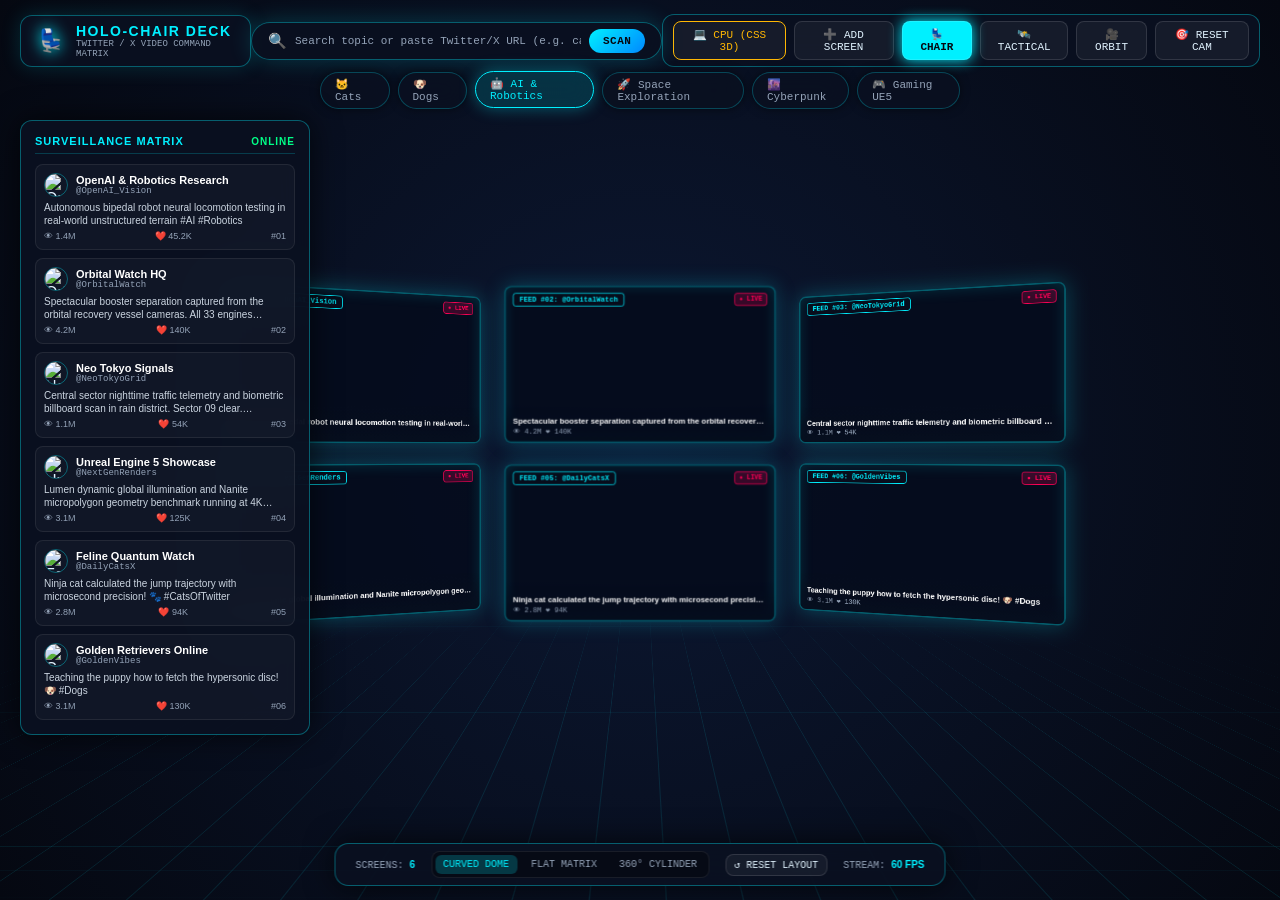
==== static/index.html @ bea70aa3 "Initial commit: ManInTheChair 3D Holographic Twitter Video Matrix" ====
<!DOCTYPE html>
<html lang="en">
<head>
    <meta charset="UTF-8">
    <meta name="viewport" content="width=device-width, initial-scale=1.0">
    <title>Man in the Chair – 3D Holographic Twitter Video Command Deck</title>
    <link rel="stylesheet" href="/static/style.css">
    <script src="/static/three.min.js"></script>
    <script src="/static/OrbitControls.js"></script>
</head>
<body>

    <!-- 3D Three.js WebGL Canvas (GPU Mode) -->
    <canvas id="webgl-canvas"></canvas>

    <!-- 3D CSS Holographic Viewport (CPU / Software Mode) -->
    <div id="css3d-viewport">
        <div class="floor-grid"></div>
        <div id="screens-cluster"></div>
    </div>

    <!-- Top Command HUD -->
    <div class="top-hud">
        <div class="brand-section">
            <div class="brand-icon">💺</div>
            <div>
                <div class="brand-title">Holo-Chair Deck</div>
                <div class="brand-sub">TWITTER / X VIDEO COMMAND MATRIX</div>
            </div>
        </div>

        <!-- Topic Search Bar -->
        <form class="search-container" id="search-form">
            <span class="search-icon">🔍</span>
            <input type="text" id="search-input" placeholder="Search topic or paste Twitter/X URL (e.g. cat, dog, space, #ai)..." autocomplete="off" />
            <button type="submit" class="search-btn" id="search-btn">SCAN</button>
        </form>

        <!-- System Controls -->
        <div class="system-controls">
            <button class="hud-btn render-toggle" id="btn-render-mode" title="Toggle GPU WebGL / CPU Software Mode">💻 CPU (CSS 3D)</button>
            <button class="hud-btn" id="btn-add-screen" title="Add More Hologram Screens">➕ ADD SCREEN</button>
            <button class="hud-btn cam-btn active" data-cam="chair" title="First-Person Chair View">💺 CHAIR</button>
            <button class="hud-btn cam-btn" data-cam="tactical" title="Tactical Overview">🛰️ TACTICAL</button>
            <button class="hud-btn cam-btn" data-cam="orbit" title="Cinematic Orbit">🎥 ORBIT</button>
            <button class="hud-btn" id="btn-reset-cam" title="Reset Camera POV">🎯 RESET CAM</button>
        </div>
    </div>

    <!-- Trending Topic Filter Bar -->
    <div class="trending-bar">
        <div class="trend-pill" data-topic="cat">🐱 Cats</div>
        <div class="trend-pill" data-topic="dog">🐶 Dogs</div>
        <div class="trend-pill active" data-topic="AI & Robotics">🤖 AI & Robotics</div>
        <div class="trend-pill" data-topic="Space">🚀 Space Exploration</div>
        <div class="trend-pill" data-topic="Cyberpunk">🌆 Cyberpunk</div>
        <div class="trend-pill" data-topic="Gaming">🎮 Gaming UE5</div>
    </div>

    <!-- Left Telemetry Panel: Captured Feeds -->
    <div class="left-feed-panel">
        <div class="panel-header">
            <span>SURVEILLANCE MATRIX</span>
            <span style="font-size:10px; color:var(--neon-green);">ONLINE</span>
        </div>
        <div class="feed-list" id="feed-list"></div>
    </div>

    <!-- Right Focus & Adjuster Telemetry Panel -->
    <div class="right-focus-panel" id="focus-panel">
        <div class="panel-header">
            <span id="focus-screen-num">SCREEN #01</span>
            <button class="focus-close-btn" id="close-focus-btn">✕</button>
        </div>

        <div class="feed-header">
            <img class="feed-avatar" id="focus-avatar" src="" alt="Avatar" />
            <div>
                <div class="feed-author" id="focus-author">-</div>
                <div class="feed-handle" id="focus-handle">-</div>
            </div>
        </div>

        <div class="feed-snippet" id="focus-text">-</div>

        <div class="audio-visualizer-box">
            <div class="eq-bar"></div><div class="eq-bar"></div><div class="eq-bar"></div>
            <div class="eq-bar"></div><div class="eq-bar"></div><div class="eq-bar"></div>
            <div class="eq-bar"></div><div class="eq-bar"></div><div class="eq-bar"></div>
            <div class="eq-bar"></div><div class="eq-bar"></div><div class="eq-bar"></div>
        </div>

        <div class="feed-meta">
            <span>Views: <strong id="focus-views" style="color:var(--neon-cyan);">-</strong></span>
            <span>Likes: <strong id="focus-likes" style="color:var(--neon-pink);">-</strong></span>
        </div>

        <!-- 3D Screen Spatial Adjuster Controls -->
        <div class="adjuster-section">
            <div class="adjuster-header">
                <span>⚙ SPATIAL CALIBRATION</span>
            </div>

            <div class="control-slider-group">
                <span>SCALE:</span>
                <input type="range" id="slider-scale" min="0.5" max="2.0" step="0.05" value="1.0" />
            </div>
            <div class="control-slider-group">
                <span>OFFSET X:</span>
                <input type="range" id="slider-pos-x" min="-600" max="600" step="10" value="0" />
            </div>
            <div class="control-slider-group">
                <span>OFFSET Y:</span>
                <input type="range" id="slider-pos-y" min="-400" max="400" step="10" value="0" />
            </div>
            <div class="control-slider-group">
                <span>DEPTH Z:</span>
                <input type="range" id="slider-pos-z" min="-400" max="400" step="10" value="0" />
            </div>
            <div class="control-slider-group">
                <span>ANGLE Y:</span>
                <input type="range" id="slider-rot-y" min="-60" max="60" step="2" value="0" />
            </div>

            <div class="action-row">
                <button class="action-btn" id="btn-save-layout" title="Save Custom Spatial Layout">💾 SAVE LAYOUT</button>
                <button class="action-btn" id="btn-load-layout" title="Load Saved Layout">↺ LOAD</button>
                <button class="action-btn danger" id="btn-remove-screen" title="Remove This Screen">🗑 REMOVE</button>
            </div>
        </div>
    </div>

    <!-- Bottom Cockpit Status Deck -->
    <div class="bottom-cockpit-hud">
        <div class="cockpit-stat">SCREENS: <span id="stat-active-screens">0</span></div>
        
        <div class="layout-picker">
            <button class="layout-btn active" data-layout="curved_dome">CURVED DOME</button>
            <button class="layout-btn" data-layout="flat_matrix">FLAT MATRIX</button>
            <button class="layout-btn" data-layout="cylinder_ring">360° CYLINDER</button>
        </div>

        <button class="hud-btn" id="btn-reset-layout" style="padding:4px 8px; font-size:10px;">↺ RESET LAYOUT</button>
        <div class="cockpit-stat">STREAM: <span>60 FPS</span></div>
    </div>

    <!-- Modal for Adding Screen -->
    <div class="modal-backdrop" id="add-screen-modal">
        <div class="modal-card">
            <div style="font-size:14px; font-weight:700; color:var(--neon-cyan); letter-spacing:1px;">➕ DEPLOY NEW HOLOGRAM SCREEN</div>
            <div style="font-size:11px; color:var(--text-muted);">Enter a topic, hashtag, or paste a direct Twitter/X post URL:</div>
            <input type="text" id="modal-screen-topic" placeholder="e.g. Starship, NeuralNet, F1, https://x.com/..." />
            <div style="display:flex; gap:10px;">
                <button class="action-btn" id="modal-add-btn" style="background:var(--neon-cyan); color:#050811; font-weight:700; flex:2;">DEPLOY SCREEN</button>
                <button class="action-btn" id="modal-cancel-btn" style="flex:1;">CANCEL</button>
            </div>
        </div>
    </div>

    <!-- Toast Banner -->
    <div class="holo-toast" id="holo-toast">Holographic Array Online</div>

    <script src="/static/holo_viewport.js"></script>
    <script src="/static/app.js"></script>
</body>
</html>
---- static/style.css ----
:root {
  --neon-cyan: #00f0ff;
  --neon-amber: #ffb703;
  --neon-pink: #ff007f;
  --neon-green: #00ff88;
  --neon-purple: #9d4edd;
  --bg-deep: #050811;
  --bg-panel: rgba(10, 16, 32, 0.94);
  --border-cyan: rgba(0, 240, 255, 0.35);
  --border-glow: rgba(0, 240, 255, 0.6);
  --text-main: #e0f2fe;
  --text-muted: #94a3b8;
  --font-mono: 'SF Mono', 'Courier New', Courier, monospace;
}

* {
  box-sizing: border-box;
  margin: 0;
  padding: 0;
  user-select: none;
  font-family: -apple-system, BlinkMacSystemFont, 'Segoe UI', Roboto, sans-serif;
}

body {
  background: radial-gradient(circle at 50% 50%, #0c1833 0%, #050811 100%);
  color: var(--text-main);
  height: 100vh;
  overflow: hidden;
  position: relative;
  perspective: 1200px;
}

/* Three.js Canvas (Used in GPU Mode) */
#webgl-canvas {
  position: absolute;
  top: 0; left: 0; width: 100%; height: 100%;
  display: none;
  z-index: 1;
}

/* CSS 3D Viewport (Used in CPU / Software Mode) */
#css3d-viewport {
  position: absolute;
  top: 0; left: 0; width: 100%; height: 100%;
  display: flex;
  justify-content: center;
  align-items: center;
  transform-style: preserve-3d;
  z-index: 10;
  transition: transform 0.2s cubic-bezier(0.16, 1, 0.3, 1);
  pointer-events: auto;
}

/* Holographic Floor Grid */
.floor-grid {
  position: absolute;
  width: 2600px;
  height: 2600px;
  background-image: 
    linear-gradient(rgba(0, 240, 255, 0.15) 1px, transparent 1px),
    linear-gradient(90deg, rgba(0, 240, 255, 0.15) 1px, transparent 1px);
  background-size: 60px 60px;
  transform: rotateX(90deg) translateZ(-350px);
  opacity: 0.7;
  pointer-events: none;
  mask-image: radial-gradient(circle at center, black 30%, transparent 75%);
  -webkit-mask-image: radial-gradient(circle at center, black 30%, transparent 75%);
}

#screens-cluster {
  position: relative;
  width: 0; height: 0;
  transform-style: preserve-3d;
}

/* Individual 3D Floating Video Hologram Screen (CSS 3D) */
.holo-screen-3d {
  position: absolute;
  width: 380px;
  height: 220px;
  left: -190px;
  top: -110px;
  transform-style: preserve-3d;
  background: rgba(5, 12, 28, 0.9);
  border: 2px solid var(--border-cyan);
  border-radius: 10px;
  box-shadow: 0 0 30px rgba(0, 240, 255, 0.25), inset 0 0 20px rgba(0, 240, 255, 0.15);
  cursor: pointer;
  transition: transform 0.4s cubic-bezier(0.16, 1, 0.3, 1), box-shadow 0.3s ease, border-color 0.3s ease;
  overflow: hidden;
}

.holo-screen-3d:hover {
  border-color: var(--neon-cyan);
  box-shadow: 0 0 45px rgba(0, 240, 255, 0.55), inset 0 0 30px rgba(0, 240, 255, 0.3);
}

.holo-screen-3d.focused {
  border-color: var(--neon-green) !important;
  box-shadow: 0 0 60px rgba(0, 255, 136, 0.6), inset 0 0 30px rgba(0, 255, 136, 0.3) !important;
}

.screen-video-el {
  width: 100%;
  height: 100%;
  object-fit: cover;
  display: block;
}

.screen-tag-badge {
  position: absolute;
  top: 8px;
  left: 10px;
  background: rgba(8, 14, 28, 0.85);
  border: 1px solid var(--neon-cyan);
  color: var(--neon-cyan);
  font-size: 10px;
  font-family: var(--font-mono);
  font-weight: 700;
  padding: 3px 8px;
  border-radius: 4px;
  pointer-events: none;
  z-index: 5;
}

.screen-live-badge {
  position: absolute;
  top: 8px;
  right: 10px;
  background: rgba(255, 0, 85, 0.2);
  border: 1px solid #ff0055;
  color: #ff0055;
  font-size: 9px;
  font-family: var(--font-mono);
  font-weight: 700;
  padding: 3px 6px;
  border-radius: 4px;
  pointer-events: none;
  z-index: 5;
}

.screen-caption-bar {
  position: absolute;
  bottom: 0; left: 0; right: 0;
  background: linear-gradient(to top, rgba(5, 12, 28, 0.95), transparent);
  padding: 20px 10px 8px 10px;
  pointer-events: none;
  z-index: 5;
}

.screen-caption-title {
  font-size: 11px;
  font-weight: 600;
  color: white;
  white-space: nowrap;
  overflow: hidden;
  text-overflow: ellipsis;
}

.screen-caption-meta {
  font-size: 10px;
  color: var(--text-muted);
  font-family: var(--font-mono);
  margin-top: 2px;
}

/* Top Command Bar */
.top-hud {
  position: absolute;
  top: 14px; left: 20px; right: 20px;
  display: flex;
  justify-content: space-between;
  align-items: center;
  z-index: 1000;
  pointer-events: auto;
}

.brand-section {
  display: flex;
  align-items: center;
  gap: 12px;
  background: var(--bg-panel);
  backdrop-filter: blur(16px);
  border: 1px solid var(--border-cyan);
  border-radius: 12px;
  padding: 7px 16px;
  box-shadow: 0 0 20px rgba(0, 240, 255, 0.15);
}

.brand-icon {
  font-size: 22px;
  filter: drop-shadow(0 0 8px var(--neon-cyan));
}

.brand-title {
  font-size: 14px;
  font-weight: 800;
  letter-spacing: 1.5px;
  text-transform: uppercase;
  color: var(--neon-cyan);
}

.brand-sub {
  font-size: 9px;
  color: var(--text-muted);
  font-family: var(--font-mono);
}

/* Search Container */
.search-container {
  display: flex;
  align-items: center;
  gap: 8px;
  background: var(--bg-panel);
  backdrop-filter: blur(16px);
  border: 1px solid var(--border-cyan);
  border-radius: 30px;
  padding: 6px 16px;
  width: 440px;
  box-shadow: 0 0 25px rgba(0, 240, 255, 0.2);
  transition: all 0.3s ease;
  z-index: 1000;
}

.search-container:focus-within {
  border-color: var(--neon-cyan);
  box-shadow: 0 0 35px rgba(0, 240, 255, 0.45);
}

.search-icon {
  color: var(--neon-cyan);
  font-size: 15px;
}

#search-input {
  flex: 1;
  background: transparent;
  border: none;
  color: white;
  font-size: 13px;
  outline: none;
  font-family: var(--font-mono);
  user-select: text;
  -webkit-user-select: text;
}

#search-input::placeholder {
  color: var(--text-muted);
  font-size: 11px;
}

.search-btn {
  background: linear-gradient(135deg, #00f0ff 0%, #0088ff 100%);
  border: none;
  color: #050811;
  font-weight: 800;
  font-size: 11px;
  padding: 6px 14px;
  border-radius: 20px;
  cursor: pointer;
  letter-spacing: 0.5px;
  font-family: var(--font-mono);
}

/* System Controls */
.system-controls {
  display: flex;
  gap: 8px;
  background: var(--bg-panel);
  backdrop-filter: blur(16px);
  border: 1px solid var(--border-cyan);
  border-radius: 12px;
  padding: 6px 10px;
}

.hud-btn {
  background: rgba(255, 255, 255, 0.05);
  border: 1px solid rgba(255, 255, 255, 0.12);
  color: var(--text-main);
  padding: 6px 10px;
  border-radius: 8px;
  font-size: 11px;
  font-family: var(--font-mono);
  display: flex;
  align-items: center;
  gap: 5px;
  cursor: pointer;
  transition: all 0.2s;
}

.hud-btn:hover {
  background: rgba(0, 240, 255, 0.2);
  border-color: var(--neon-cyan);
  color: var(--neon-cyan);
  box-shadow: 0 0 12px rgba(0, 240, 255, 0.3);
}

.hud-btn.active {
  background: var(--neon-cyan);
  color: #050811;
  font-weight: 800;
  box-shadow: 0 0 14px var(--neon-cyan);
}

.hud-btn.render-toggle {
  border-color: var(--neon-amber);
  color: var(--neon-amber);
}

/* Trending Filter Pills */
.trending-bar {
  position: absolute;
  top: 72px;
  left: 50%;
  transform: translateX(-50%);
  display: flex;
  gap: 8px;
  z-index: 1000;
}

.trend-pill {
  background: var(--bg-panel);
  backdrop-filter: blur(12px);
  border: 1px solid rgba(0, 240, 255, 0.25);
  border-radius: 20px;
  padding: 5px 14px;
  font-size: 11px;
  font-family: var(--font-mono);
  color: var(--text-muted);
  cursor: pointer;
  transition: all 0.2s;
  box-shadow: 0 0 10px rgba(0, 0, 0, 0.5);
}

.trend-pill:hover, .trend-pill.active {
  border-color: var(--neon-cyan);
  color: var(--neon-cyan);
  background: rgba(0, 240, 255, 0.15);
  box-shadow: 0 0 16px rgba(0, 240, 255, 0.35);
  transform: translateY(-1px);
}

/* Left Telemetry Feed HUD */
.left-feed-panel {
  position: absolute;
  top: 120px;
  left: 20px;
  width: 290px;
  max-height: calc(100vh - 190px);
  background: var(--bg-panel);
  backdrop-filter: blur(16px);
  border: 1px solid var(--border-cyan);
  border-radius: 12px;
  padding: 14px;
  display: flex;
  flex-direction: column;
  gap: 10px;
  z-index: 1000;
  box-shadow: 0 0 30px rgba(0, 0, 0, 0.7);
  overflow-y: auto;
}

.panel-header {
  font-size: 11px;
  font-weight: 700;
  letter-spacing: 1px;
  text-transform: uppercase;
  color: var(--neon-cyan);
  display: flex;
  align-items: center;
  justify-content: space-between;
  border-bottom: 1px solid rgba(0, 240, 255, 0.2);
  padding-bottom: 6px;
}

.feed-list {
  display: flex;
  flex-direction: column;
  gap: 8px;
}

.feed-card {
  background: rgba(255, 255, 255, 0.03);
  border: 1px solid rgba(255, 255, 255, 0.08);
  border-radius: 8px;
  padding: 8px;
  cursor: pointer;
  transition: all 0.2s;
}

.feed-card:hover, .feed-card.active {
  background: rgba(0, 240, 255, 0.12);
  border-color: var(--neon-cyan);
  transform: translateX(4px);
  box-shadow: 0 0 14px rgba(0, 240, 255, 0.3);
}

.feed-header {
  display: flex;
  align-items: center;
  gap: 8px;
  margin-bottom: 4px;
}

.feed-avatar {
  width: 24px;
  height: 24px;
  border-radius: 50%;
  border: 1px solid var(--border-cyan);
  object-fit: cover;
}

.feed-author {
  font-size: 11px;
  font-weight: 600;
  color: white;
  white-space: nowrap;
  overflow: hidden;
  text-overflow: ellipsis;
}

.feed-handle {
  font-size: 9px;
  color: var(--text-muted);
  font-family: var(--font-mono);
}

.feed-snippet {
  font-size: 10px;
  color: #cbd5e1;
  line-height: 1.3;
  margin-bottom: 4px;
  display: -webkit-box;
  -webkit-line-clamp: 2;
  -webkit-box-orient: vertical;
  overflow: hidden;
}

.feed-meta {
  display: flex;
  justify-content: space-between;
  font-size: 9px;
  color: var(--text-muted);
  font-family: var(--font-mono);
}

/* Right Focus & Screen Adjuster Telemetry Panel */
.right-focus-panel {
  position: absolute;
  top: 120px;
  right: 20px;
  width: 310px;
  background: var(--bg-panel);
  backdrop-filter: blur(16px);
  border: 1px solid var(--border-cyan);
  border-radius: 12px;
  padding: 14px;
  display: none;
  flex-direction: column;
  gap: 12px;
  z-index: 1000;
  box-shadow: 0 0 35px rgba(0, 240, 255, 0.25);
  animation: fadeIn 0.3s ease;
  max-height: calc(100vh - 190px);
  overflow-y: auto;
}

@keyframes fadeIn {
  from { opacity: 0; transform: translateY(-8px); }
  to { opacity: 1; transform: translateY(0); }
}

.focus-close-btn {
  background: transparent;
  border: none;
  color: var(--text-muted);
  cursor: pointer;
  font-size: 14px;
}

.focus-close-btn:hover {
  color: white;
}

.audio-visualizer-box {
  width: 100%;
  height: 40px;
  background: rgba(0, 0, 0, 0.4);
  border-radius: 6px;
  border: 1px solid rgba(0, 240, 255, 0.25);
  display: flex;
  align-items: flex-end;
  justify-content: center;
  gap: 3px;
  padding: 4px;
}

.eq-bar {
  flex: 1;
  background: linear-gradient(to top, var(--neon-cyan), #00ff88);
  border-radius: 2px;
  height: 20%;
  transition: height 0.08s ease;
}

/* Screen Adjuster Controls Section */
.adjuster-section {
  border-top: 1px solid rgba(0, 240, 255, 0.2);
  padding-top: 10px;
  display: flex;
  flex-direction: column;
  gap: 8px;
}

.adjuster-header {
  font-size: 10px;
  font-weight: 700;
  color: var(--neon-cyan);
  text-transform: uppercase;
  letter-spacing: 0.5px;
  display: flex;
  justify-content: space-between;
}

.control-slider-group {
  display: flex;
  align-items: center;
  justify-content: space-between;
  font-size: 10px;
  font-family: var(--font-mono);
  color: var(--text-muted);
  gap: 8px;
}

.control-slider-group input[type="range"] {
  flex: 1;
  accent-color: var(--neon-cyan);
  cursor: pointer;
}

.action-row {
  display: flex;
  gap: 6px;
  margin-top: 6px;
}

.action-btn {
  flex: 1;
  background: rgba(255, 255, 255, 0.06);
  border: 1px solid rgba(255, 255, 255, 0.15);
  color: var(--text-main);
  padding: 5px;
  border-radius: 6px;
  font-size: 10px;
  font-family: var(--font-mono);
  cursor: pointer;
  transition: all 0.2s;
  text-align: center;
}

.action-btn:hover {
  background: rgba(0, 240, 255, 0.2);
  border-color: var(--neon-cyan);
  color: var(--neon-cyan);
}

.action-btn.danger:hover {
  background: rgba(255, 0, 85, 0.25);
  border-color: #ff0055;
  color: #ff0055;
}

/* Bottom Cockpit Status Deck */
.bottom-cockpit-hud {
  position: absolute;
  bottom: 14px;
  left: 50%;
  transform: translateX(-50%);
  display: flex;
  align-items: center;
  gap: 16px;
  background: var(--bg-panel);
  backdrop-filter: blur(16px);
  border: 1px solid var(--border-cyan);
  border-radius: 14px;
  padding: 7px 20px;
  z-index: 1000;
  box-shadow: 0 0 30px rgba(0, 0, 0, 0.7);
}

.cockpit-stat {
  font-size: 10px;
  font-family: var(--font-mono);
  color: var(--text-muted);
}

.cockpit-stat span {
  color: var(--neon-cyan);
  font-weight: 700;
}

.layout-picker {
  display: flex;
  gap: 6px;
  background: rgba(0, 0, 0, 0.3);
  padding: 3px;
  border-radius: 8px;
  border: 1px solid rgba(255, 255, 255, 0.08);
}

.layout-btn {
  background: transparent;
  border: none;
  color: var(--text-muted);
  font-size: 10px;
  font-family: var(--font-mono);
  padding: 4px 8px;
  border-radius: 6px;
  cursor: pointer;
  transition: all 0.2s;
}

.layout-btn.active, .layout-btn:hover {
  background: rgba(0, 240, 255, 0.2);
  color: var(--neon-cyan);
}

/* Modal for Adding Screen */
.modal-backdrop {
  position: fixed;
  top: 0; left: 0; right: 0; bottom: 0;
  background: rgba(0, 0, 0, 0.75);
  backdrop-filter: blur(8px);
  display: none;
  align-items: center;
  justify-content: center;
  z-index: 3000;
}

.modal-card {
  width: 420px;
  background: var(--bg-panel);
  border: 1px solid var(--neon-cyan);
  border-radius: 14px;
  padding: 20px;
  box-shadow: 0 0 40px rgba(0, 240, 255, 0.35);
  display: flex;
  flex-direction: column;
  gap: 14px;
}

.modal-card input {
  width: 100%;
  background: rgba(0, 0, 0, 0.5);
  border: 1px solid var(--border-cyan);
  border-radius: 8px;
  padding: 10px;
  color: white;
  font-size: 13px;
  outline: none;
  font-family: var(--font-mono);
  user-select: text;
  -webkit-user-select: text;
}

/* Holographic Notification Banner */
.holo-toast {
  position: absolute;
  top: 110px;
  left: 50%;
  transform: translateX(-50%);
  background: rgba(8, 14, 28, 0.95);
  backdrop-filter: blur(16px);
  border: 1px solid var(--neon-cyan);
  color: var(--neon-cyan);
  font-size: 12px;
  font-family: var(--font-mono);
  padding: 8px 20px;
  border-radius: 24px;
  box-shadow: 0 0 30px rgba(0, 240, 255, 0.5);
  z-index: 2000;
  display: none;
  letter-spacing: 0.5px;
}

input, button, .top-hud, .trending-bar, .left-feed-panel, .right-focus-panel, .bottom-cockpit-hud, .feed-card, .trend-pill, .hud-btn, .layout-btn, .search-btn, .action-btn {
  pointer-events: auto !important;
  cursor: pointer;
}
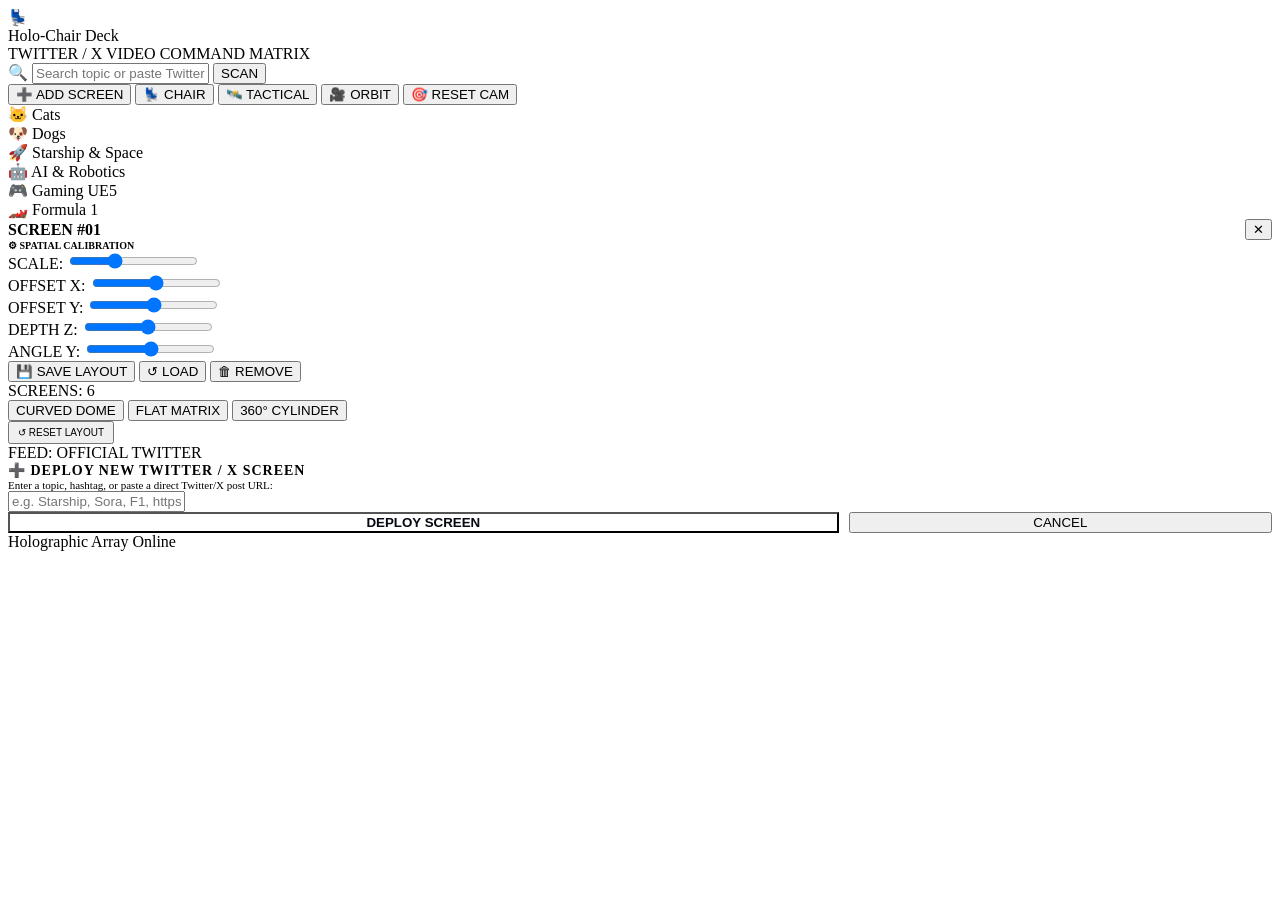
==== commit 3ba8f30b: "Deploy official interactive Twitter video widget embeds in 3D holographic space" ====
--- a/static/index.html
+++ b/static/index.html
@@ -4,16 +4,14 @@
     <meta charset="UTF-8">
     <meta name="viewport" content="width=device-width, initial-scale=1.0">
     <title>Man in the Chair – 3D Holographic Twitter Video Command Deck</title>
-    <link rel="stylesheet" href="/static/style.css">
-    <script src="/static/three.min.js"></script>
-    <script src="/static/OrbitControls.js"></script>
+    <link rel="stylesheet" href="./static/style.css">
+    <!-- Official Twitter / X Widgets SDK -->
+    <script async src="https://platform.twitter.com/widgets.js" charset="utf-8"></script>
+    <script src="./static/twitter_engine.js"></script>
 </head>
 <body>
 
-    <!-- 3D Three.js WebGL Canvas (GPU Mode) -->
-    <canvas id="webgl-canvas"></canvas>
-
-    <!-- 3D CSS Holographic Viewport (CPU / Software Mode) -->
+    <!-- 3D CSS Holographic Viewport (Compatible across all browsers, Hyper-V, and GPU machines) -->
     <div id="css3d-viewport">
         <div class="floor-grid"></div>
         <div id="screens-cluster"></div>
@@ -32,13 +30,12 @@
         <!-- Topic Search Bar -->
         <form class="search-container" id="search-form">
             <span class="search-icon">🔍</span>
-            <input type="text" id="search-input" placeholder="Search topic or paste Twitter/X URL (e.g. cat, dog, space, #ai)..." autocomplete="off" />
+            <input type="text" id="search-input" placeholder="Search topic or paste Twitter/X URL (e.g. Starship, Sora, Cats, F1, https://x.com/...)" autocomplete="off" />
             <button type="submit" class="search-btn" id="search-btn">SCAN</button>
         </form>
 
         <!-- System Controls -->
         <div class="system-controls">
-            <button class="hud-btn render-toggle" id="btn-render-mode" title="Toggle GPU WebGL / CPU Software Mode">💻 CPU (CSS 3D)</button>
             <button class="hud-btn" id="btn-add-screen" title="Add More Hologram Screens">➕ ADD SCREEN</button>
             <button class="hud-btn cam-btn active" data-cam="chair" title="First-Person Chair View">💺 CHAIR</button>
             <button class="hud-btn cam-btn" data-cam="tactical" title="Tactical Overview">🛰️ TACTICAL</button>
@@ -51,55 +48,22 @@
     <div class="trending-bar">
         <div class="trend-pill" data-topic="cat">🐱 Cats</div>
         <div class="trend-pill" data-topic="dog">🐶 Dogs</div>
-        <div class="trend-pill active" data-topic="AI & Robotics">🤖 AI & Robotics</div>
-        <div class="trend-pill" data-topic="Space">🚀 Space Exploration</div>
-        <div class="trend-pill" data-topic="Cyberpunk">🌆 Cyberpunk</div>
-        <div class="trend-pill" data-topic="Gaming">🎮 Gaming UE5</div>
+        <div class="trend-pill active" data-topic="space">🚀 Starship & Space</div>
+        <div class="trend-pill" data-topic="ai">🤖 AI & Robotics</div>
+        <div class="trend-pill" data-topic="gaming">🎮 Gaming UE5</div>
+        <div class="trend-pill" data-topic="f1">🏎️ Formula 1</div>
     </div>
 
-    <!-- Left Telemetry Panel: Captured Feeds -->
-    <div class="left-feed-panel">
-        <div class="panel-header">
-            <span>SURVEILLANCE MATRIX</span>
-            <span style="font-size:10px; color:var(--neon-green);">ONLINE</span>
-        </div>
-        <div class="feed-list" id="feed-list"></div>
-    </div>
-
-    <!-- Right Focus & Adjuster Telemetry Panel -->
+    <!-- Right Screen Adjuster Telemetry Panel -->
     <div class="right-focus-panel" id="focus-panel">
-        <div class="panel-header">
-            <span id="focus-screen-num">SCREEN #01</span>
+        <div class="panel-header" style="display:flex; justify-content:space-between; align-items:center;">
+            <span id="focus-screen-num" style="color:var(--neon-cyan); font-weight:700;">SCREEN #01</span>
             <button class="focus-close-btn" id="close-focus-btn">✕</button>
-        </div>
-
-        <div class="feed-header">
-            <img class="feed-avatar" id="focus-avatar" src="" alt="Avatar" />
-            <div>
-                <div class="feed-author" id="focus-author">-</div>
-                <div class="feed-handle" id="focus-handle">-</div>
-            </div>
-        </div>
-
-        <div class="feed-snippet" id="focus-text">-</div>
-
-        <div class="audio-visualizer-box">
-            <div class="eq-bar"></div><div class="eq-bar"></div><div class="eq-bar"></div>
-            <div class="eq-bar"></div><div class="eq-bar"></div><div class="eq-bar"></div>
-            <div class="eq-bar"></div><div class="eq-bar"></div><div class="eq-bar"></div>
-            <div class="eq-bar"></div><div class="eq-bar"></div><div class="eq-bar"></div>
-        </div>
-
-        <div class="feed-meta">
-            <span>Views: <strong id="focus-views" style="color:var(--neon-cyan);">-</strong></span>
-            <span>Likes: <strong id="focus-likes" style="color:var(--neon-pink);">-</strong></span>
         </div>
 
         <!-- 3D Screen Spatial Adjuster Controls -->
         <div class="adjuster-section">
-            <div class="adjuster-header">
-                <span>⚙ SPATIAL CALIBRATION</span>
-            </div>
+            <div style="font-size:10px; font-weight:700; color:var(--neon-cyan); text-transform:uppercase;">⚙ SPATIAL CALIBRATION</div>
 
             <div class="control-slider-group">
                 <span>SCALE:</span>
@@ -132,7 +96,7 @@
 
     <!-- Bottom Cockpit Status Deck -->
     <div class="bottom-cockpit-hud">
-        <div class="cockpit-stat">SCREENS: <span id="stat-active-screens">0</span></div>
+        <div class="cockpit-stat">SCREENS: <span id="stat-active-screens">6</span></div>
         
         <div class="layout-picker">
             <button class="layout-btn active" data-layout="curved_dome">CURVED DOME</button>
@@ -141,15 +105,15 @@
         </div>
 
         <button class="hud-btn" id="btn-reset-layout" style="padding:4px 8px; font-size:10px;">↺ RESET LAYOUT</button>
-        <div class="cockpit-stat">STREAM: <span>60 FPS</span></div>
+        <div class="cockpit-stat">FEED: <span>OFFICIAL TWITTER</span></div>
     </div>
 
     <!-- Modal for Adding Screen -->
     <div class="modal-backdrop" id="add-screen-modal">
         <div class="modal-card">
-            <div style="font-size:14px; font-weight:700; color:var(--neon-cyan); letter-spacing:1px;">➕ DEPLOY NEW HOLOGRAM SCREEN</div>
+            <div style="font-size:14px; font-weight:700; color:var(--neon-cyan); letter-spacing:1px;">➕ DEPLOY NEW TWITTER / X SCREEN</div>
             <div style="font-size:11px; color:var(--text-muted);">Enter a topic, hashtag, or paste a direct Twitter/X post URL:</div>
-            <input type="text" id="modal-screen-topic" placeholder="e.g. Starship, NeuralNet, F1, https://x.com/..." />
+            <input type="text" id="modal-screen-topic" placeholder="e.g. Starship, Sora, F1, https://x.com/user/status/..." />
             <div style="display:flex; gap:10px;">
                 <button class="action-btn" id="modal-add-btn" style="background:var(--neon-cyan); color:#050811; font-weight:700; flex:2;">DEPLOY SCREEN</button>
                 <button class="action-btn" id="modal-cancel-btn" style="flex:1;">CANCEL</button>
@@ -160,7 +124,7 @@
     <!-- Toast Banner -->
     <div class="holo-toast" id="holo-toast">Holographic Array Online</div>
 
-    <script src="/static/holo_viewport.js"></script>
-    <script src="/static/app.js"></script>
+    <script src="./static/holo_viewport.js"></script>
+    <script src="./static/app.js"></script>
 </body>
 </html>
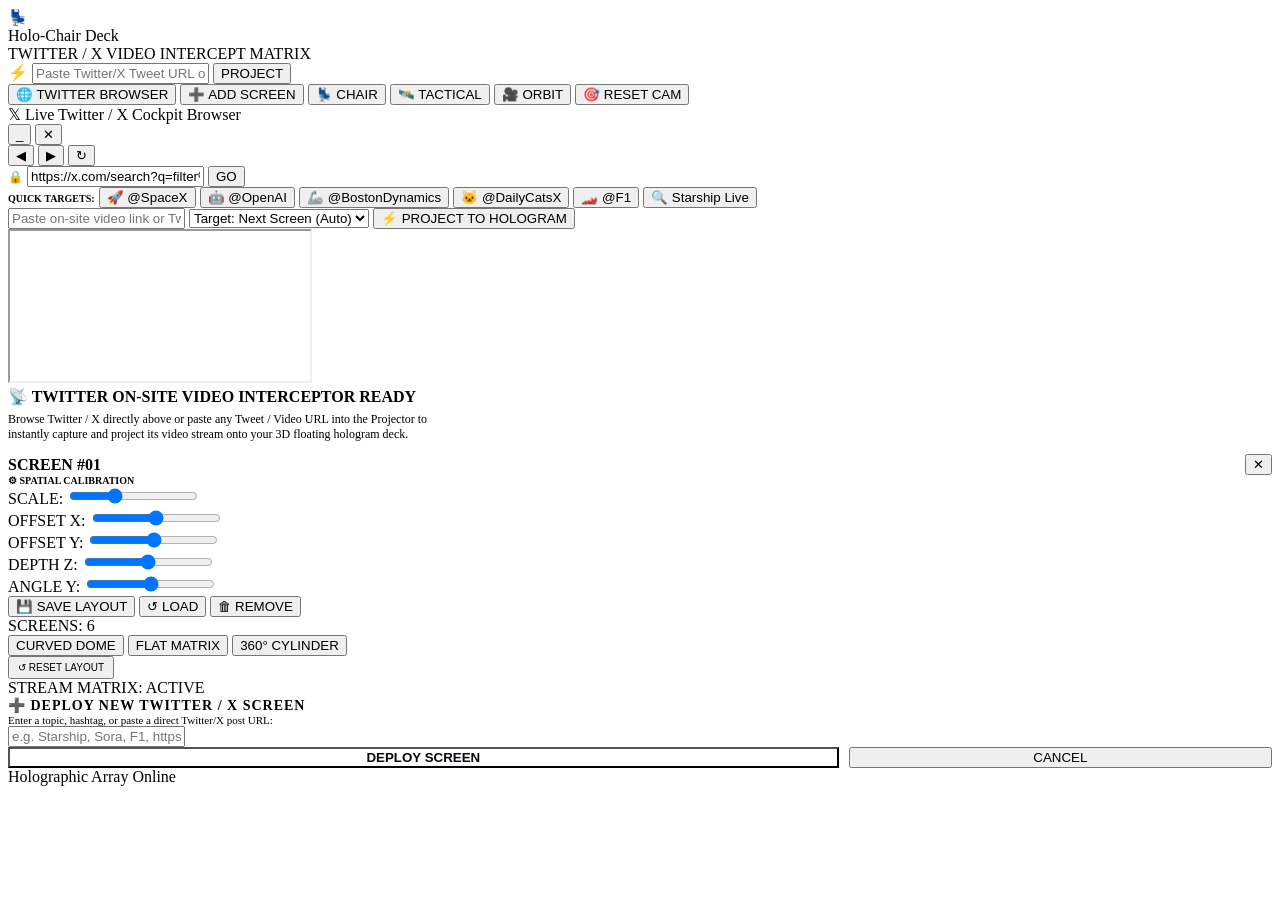
==== commit 928a19dd: "Deploy floating in-matrix Twitter browser with on-site video interceptor & 3D projector" ====
--- a/static/index.html
+++ b/static/index.html
@@ -3,15 +3,13 @@
 <head>
     <meta charset="UTF-8">
     <meta name="viewport" content="width=device-width, initial-scale=1.0">
-    <title>Man in the Chair – 3D Holographic Twitter Video Command Deck</title>
+    <title>Man in the Chair – 3D Holographic Twitter Command Deck</title>
     <link rel="stylesheet" href="./static/style.css">
-    <!-- Official Twitter / X Widgets SDK -->
-    <script async src="https://platform.twitter.com/widgets.js" charset="utf-8"></script>
     <script src="./static/twitter_engine.js"></script>
 </head>
 <body>
 
-    <!-- 3D CSS Holographic Viewport (Compatible across all browsers, Hyper-V, and GPU machines) -->
+    <!-- 3D CSS Holographic Viewport -->
     <div id="css3d-viewport">
         <div class="floor-grid"></div>
         <div id="screens-cluster"></div>
@@ -23,19 +21,20 @@
             <div class="brand-icon">💺</div>
             <div>
                 <div class="brand-title">Holo-Chair Deck</div>
-                <div class="brand-sub">TWITTER / X VIDEO COMMAND MATRIX</div>
+                <div class="brand-sub">TWITTER / X VIDEO INTERCEPT MATRIX</div>
             </div>
         </div>
 
-        <!-- Topic Search Bar -->
-        <form class="search-container" id="search-form">
-            <span class="search-icon">🔍</span>
-            <input type="text" id="search-input" placeholder="Search topic or paste Twitter/X URL (e.g. Starship, Sora, Cats, F1, https://x.com/...)" autocomplete="off" />
-            <button type="submit" class="search-btn" id="search-btn">SCAN</button>
+        <!-- Quick Intercept Input -->
+        <form class="search-container" id="quick-intercept-form">
+            <span class="search-icon">⚡</span>
+            <input type="text" id="quick-intercept-input" placeholder="Paste Twitter/X Tweet URL or Video Stream URL to project into Hologram..." autocomplete="off" />
+            <button type="submit" class="search-btn" id="quick-intercept-btn">PROJECT</button>
         </form>
 
         <!-- System Controls -->
         <div class="system-controls">
+            <button class="hud-btn active" id="btn-toggle-browser" title="Toggle Floating Twitter Browser Console">🌐 TWITTER BROWSER</button>
             <button class="hud-btn" id="btn-add-screen" title="Add More Hologram Screens">➕ ADD SCREEN</button>
             <button class="hud-btn cam-btn active" data-cam="chair" title="First-Person Chair View">💺 CHAIR</button>
             <button class="hud-btn cam-btn" data-cam="tactical" title="Tactical Overview">🛰️ TACTICAL</button>
@@ -44,14 +43,67 @@
         </div>
     </div>
 
-    <!-- Trending Topic Filter Bar -->
-    <div class="trending-bar">
-        <div class="trend-pill" data-topic="cat">🐱 Cats</div>
-        <div class="trend-pill" data-topic="dog">🐶 Dogs</div>
-        <div class="trend-pill active" data-topic="space">🚀 Starship & Space</div>
-        <div class="trend-pill" data-topic="ai">🤖 AI & Robotics</div>
-        <div class="trend-pill" data-topic="gaming">🎮 Gaming UE5</div>
-        <div class="trend-pill" data-topic="f1">🏎️ Formula 1</div>
+    <!-- Floating Live Twitter Browser Console Deck -->
+    <div class="floating-browser-panel" id="twitter-browser-panel">
+        <div class="browser-header">
+            <div class="browser-tab">
+                <span style="color:var(--neon-cyan);">𝕏</span> Live Twitter / X Cockpit Browser
+            </div>
+            <div class="browser-window-controls">
+                <button class="browser-win-btn" id="btn-browser-minimize">_</button>
+                <button class="browser-win-btn" id="btn-browser-close">✕</button>
+            </div>
+        </div>
+
+        <!-- Browser Navigation Bar -->
+        <div class="browser-nav-bar">
+            <button class="nav-btn" id="btn-nav-back" title="Back">◀</button>
+            <button class="nav-btn" id="btn-nav-forward" title="Forward">▶</button>
+            <button class="nav-btn" id="btn-nav-reload" title="Reload">↻</button>
+            <div class="browser-url-bar">
+                <span style="font-size:12px; color:var(--text-muted);">🔒</span>
+                <input type="text" id="browser-url-input" value="https://x.com/search?q=filter%3Avideos&f=live" placeholder="https://x.com/..." />
+                <button class="nav-go-btn" id="btn-nav-go">GO</button>
+            </div>
+        </div>
+
+        <!-- Video Grabber / Interception Action Bar -->
+        <div class="browser-action-bar">
+            <div class="grabber-pill-group">
+                <span style="font-size:10px; color:var(--neon-cyan); font-weight:700;">QUICK TARGETS:</span>
+                <button class="target-pill" data-url="https://x.com/SpaceX">🚀 @SpaceX</button>
+                <button class="target-pill" data-url="https://x.com/OpenAI">🤖 @OpenAI</button>
+                <button class="target-pill" data-url="https://x.com/BostonDynamics">🦾 @BostonDynamics</button>
+                <button class="target-pill" data-url="https://x.com/DailyCatsX">🐱 @DailyCatsX</button>
+                <button class="target-pill" data-url="https://x.com/F1">🏎️ @F1</button>
+                <button class="target-pill" data-url="https://x.com/search?q=starship%20video&f=live">🔍 Starship Live</button>
+            </div>
+            <div class="grabber-trigger-row">
+                <input type="text" id="grab-video-url" placeholder="Paste on-site video link or Tweet URL to project..." />
+                <select id="target-screen-select">
+                    <option value="auto">Target: Next Screen (Auto)</option>
+                    <option value="0">Screen #01</option>
+                    <option value="1">Screen #02</option>
+                    <option value="2">Screen #03</option>
+                    <option value="3">Screen #04</option>
+                    <option value="4">Screen #05</option>
+                    <option value="5">Screen #06</option>
+                    <option value="new">➕ New Screen</option>
+                </select>
+                <button class="grab-project-btn" id="btn-grab-project">⚡ PROJECT TO HOLOGRAM</button>
+            </div>
+        </div>
+
+        <!-- Embedded Interactive Browser Frame -->
+        <div class="browser-viewport-container">
+            <iframe id="twitter-iframe" src="https://platform.twitter.com/widgets/tweet.html" allow="autoplay; fullscreen; encrypted-media"></iframe>
+            <div class="browser-overlay-hint" id="browser-hint">
+                <div style="font-size:16px; font-weight:700; color:var(--neon-cyan); margin-bottom:6px;">📡 TWITTER ON-SITE VIDEO INTERCEPTOR READY</div>
+                <div style="font-size:12px; color:var(--text-muted); max-width:440px; margin-bottom:12px;">
+                    Browse Twitter / X directly above or paste any Tweet / Video URL into the Projector to instantly capture and project its video stream onto your 3D floating hologram deck.
+                </div>
+            </div>
+        </div>
     </div>
 
     <!-- Right Screen Adjuster Telemetry Panel -->
@@ -105,7 +157,7 @@
         </div>
 
         <button class="hud-btn" id="btn-reset-layout" style="padding:4px 8px; font-size:10px;">↺ RESET LAYOUT</button>
-        <div class="cockpit-stat">FEED: <span>OFFICIAL TWITTER</span></div>
+        <div class="cockpit-stat">STREAM MATRIX: <span style="color:var(--neon-green);">ACTIVE</span></div>
     </div>
 
     <!-- Modal for Adding Screen -->
